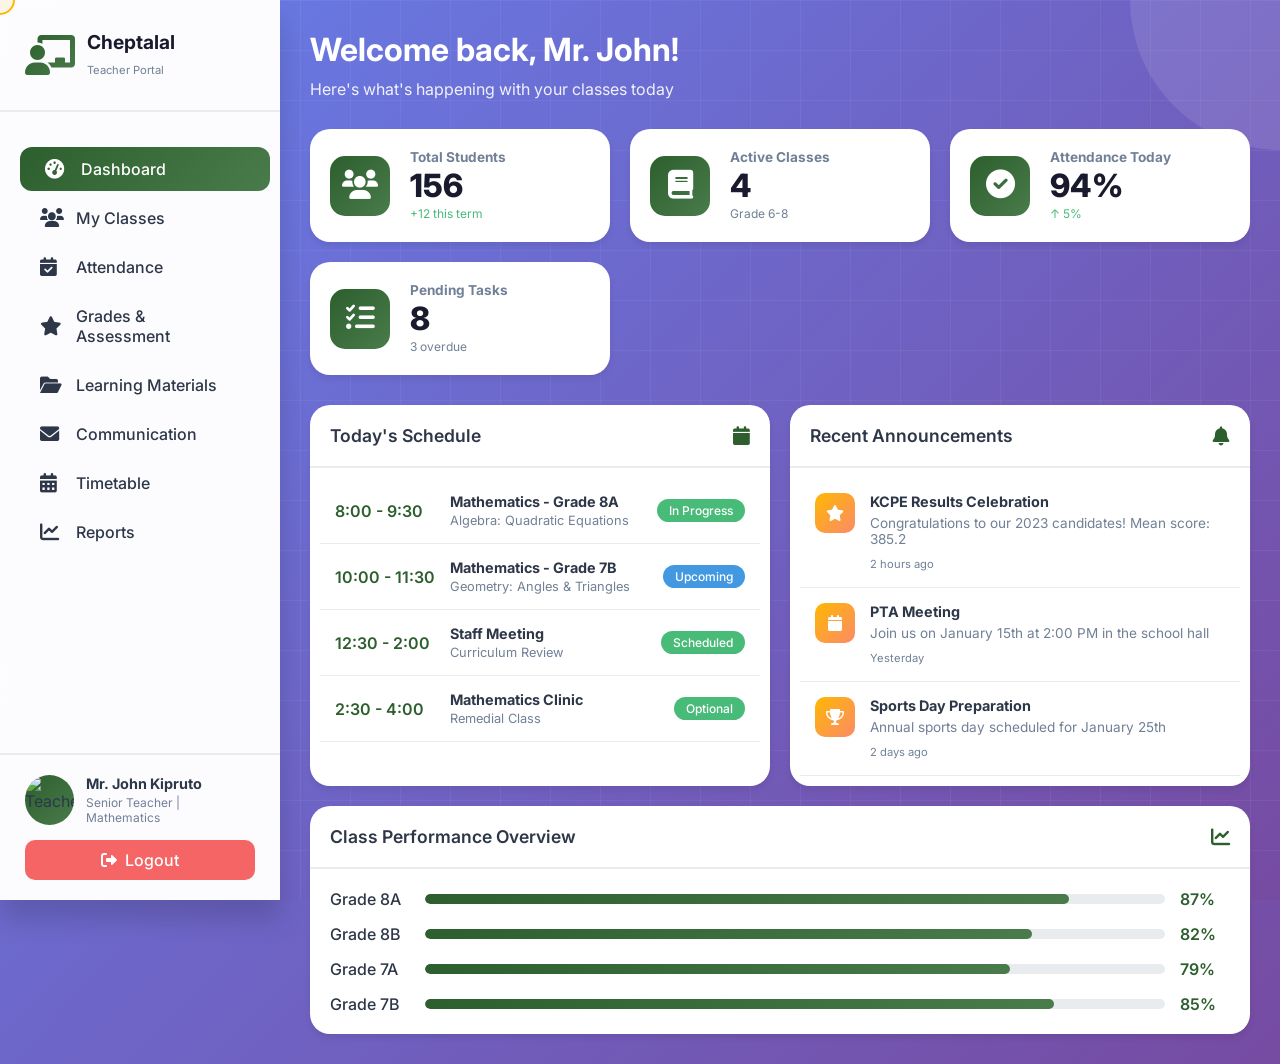
==== PORTALS/TEACHER/teacher.html @ c9865605 "Creating the school portals." ====
<!doctype html>
<html lang="en">
  <head>
    <meta charset="UTF-8" />
    <meta name="viewport" content="width=device-width, initial-scale=1.0" />
    <title>Teacher Portal | Cheptalal Primary School</title>
    <link
      href="https://fonts.googleapis.com/css2?family=Inter:wght@300;400;500;600;700;800;900&display=swap"
      rel="stylesheet"
    />
    <link
      rel="stylesheet"
      href="https://cdnjs.cloudflare.com/ajax/libs/font-awesome/6.0.0/css/all.min.css"
    />
    <link rel="stylesheet" href="teacher.css" />
  </head>
  <body>
    <!-- Animated Background -->
    <div class="bg-animation">
      <div class="bg-gradient"></div>
      <div class="bg-circles"></div>
      <div class="bg-grid"></div>
    </div>

    <!-- Custom Cursor -->
    <div class="custom-cursor"></div>

    <!-- Teacher Portal Container -->
    <div class="portal-container">
      <!-- Sidebar Navigation -->
      <aside class="sidebar">
        <div class="sidebar-header">
          <div class="school-logo">
            <i class="fas fa-chalkboard-user"></i>
            <span>Cheptalal<br /><small>Teacher Portal</small></span>
          </div>
        </div>

        <nav class="sidebar-nav">
          <a href="#" class="nav-item active" data-page="dashboard">
            <i class="fas fa-tachometer-alt"></i>
            <span>Dashboard</span>
          </a>
          <a href="#" class="nav-item" data-page="classes">
            <i class="fas fa-users"></i>
            <span>My Classes</span>
          </a>
          <a href="#" class="nav-item" data-page="attendance">
            <i class="fas fa-calendar-check"></i>
            <span>Attendance</span>
          </a>
          <a href="#" class="nav-item" data-page="grades">
            <i class="fas fa-star"></i>
            <span>Grades & Assessment</span>
          </a>
          <a href="#" class="nav-item" data-page="materials">
            <i class="fas fa-folder-open"></i>
            <span>Learning Materials</span>
          </a>
          <a href="#" class="nav-item" data-page="communication">
            <i class="fas fa-envelope"></i>
            <span>Communication</span>
          </a>
          <a href="#" class="nav-item" data-page="timetable">
            <i class="fas fa-calendar-alt"></i>
            <span>Timetable</span>
          </a>
          <a href="#" class="nav-item" data-page="reports">
            <i class="fas fa-chart-line"></i>
            <span>Reports</span>
          </a>
        </nav>

        <div class="sidebar-footer">
          <div class="teacher-info">
            <div class="teacher-avatar">
              <img
                src="https://ui-avatars.com/api/?background=2c5f2d&color=fff&bold=true&name=Mr.+John"
                alt="Teacher"
              />
            </div>
            <div class="teacher-details">
              <h4>Mr. John Kipruto</h4>
              <p>Senior Teacher | Mathematics</p>
            </div>
          </div>
          <a href="#" class="logout-btn" id="logoutBtn">
            <i class="fas fa-sign-out-alt"></i>
            <span>Logout</span>
          </a>
        </div>
      </aside>

      <!-- Main Content Area -->
      <main class="main-content">
        <!-- Dashboard Page -->
        <div class="page active" id="dashboard-page">
          <div class="page-header">
            <h1>Welcome back, Mr. John!</h1>
            <p>Here's what's happening with your classes today</p>
          </div>

          <!-- Stats Cards -->
          <div class="stats-grid">
            <div class="stat-card">
              <div class="stat-icon">
                <i class="fas fa-users"></i>
              </div>
              <div class="stat-info">
                <h3>Total Students</h3>
                <div class="stat-value">156</div>
                <span class="stat-change positive">+12 this term</span>
              </div>
            </div>
            <div class="stat-card">
              <div class="stat-icon">
                <i class="fas fa-book"></i>
              </div>
              <div class="stat-info">
                <h3>Active Classes</h3>
                <div class="stat-value">4</div>
                <span class="stat-change">Grade 6-8</span>
              </div>
            </div>
            <div class="stat-card">
              <div class="stat-icon">
                <i class="fas fa-check-circle"></i>
              </div>
              <div class="stat-info">
                <h3>Attendance Today</h3>
                <div class="stat-value">94%</div>
                <span class="stat-change positive">↑ 5%</span>
              </div>
            </div>
            <div class="stat-card">
              <div class="stat-icon">
                <i class="fas fa-tasks"></i>
              </div>
              <div class="stat-info">
                <h3>Pending Tasks</h3>
                <div class="stat-value">8</div>
                <span class="stat-change">3 overdue</span>
              </div>
            </div>
          </div>

          <!-- Recent Activities & Upcoming -->
          <div class="dashboard-grid">
            <div class="card">
              <div class="card-header">
                <h3>Today's Schedule</h3>
                <i class="fas fa-calendar"></i>
              </div>
              <div class="schedule-list">
                <div class="schedule-item">
                  <div class="schedule-time">8:00 - 9:30</div>
                  <div class="schedule-info">
                    <h4>Mathematics - Grade 8A</h4>
                    <p>Algebra: Quadratic Equations</p>
                  </div>
                  <span class="schedule-status">In Progress</span>
                </div>
                <div class="schedule-item">
                  <div class="schedule-time">10:00 - 11:30</div>
                  <div class="schedule-info">
                    <h4>Mathematics - Grade 7B</h4>
                    <p>Geometry: Angles & Triangles</p>
                  </div>
                  <span class="schedule-status upcoming">Upcoming</span>
                </div>
                <div class="schedule-item">
                  <div class="schedule-time">12:30 - 2:00</div>
                  <div class="schedule-info">
                    <h4>Staff Meeting</h4>
                    <p>Curriculum Review</p>
                  </div>
                  <span class="schedule-status">Scheduled</span>
                </div>
                <div class="schedule-item">
                  <div class="schedule-time">2:30 - 4:00</div>
                  <div class="schedule-info">
                    <h4>Mathematics Clinic</h4>
                    <p>Remedial Class</p>
                  </div>
                  <span class="schedule-status">Optional</span>
                </div>
              </div>
            </div>

            <div class="card">
              <div class="card-header">
                <h3>Recent Announcements</h3>
                <i class="fas fa-bell"></i>
              </div>
              <div class="announcement-list">
                <div class="announcement-item">
                  <div class="announcement-icon">
                    <i class="fas fa-star"></i>
                  </div>
                  <div class="announcement-content">
                    <h4>KCPE Results Celebration</h4>
                    <p>
                      Congratulations to our 2023 candidates! Mean score: 385.2
                    </p>
                    <span class="announcement-time">2 hours ago</span>
                  </div>
                </div>
                <div class="announcement-item">
                  <div class="announcement-icon">
                    <i class="fas fa-calendar"></i>
                  </div>
                  <div class="announcement-content">
                    <h4>PTA Meeting</h4>
                    <p>Join us on January 15th at 2:00 PM in the school hall</p>
                    <span class="announcement-time">Yesterday</span>
                  </div>
                </div>
                <div class="announcement-item">
                  <div class="announcement-icon">
                    <i class="fas fa-trophy"></i>
                  </div>
                  <div class="announcement-content">
                    <h4>Sports Day Preparation</h4>
                    <p>Annual sports day scheduled for January 25th</p>
                    <span class="announcement-time">2 days ago</span>
                  </div>
                </div>
              </div>
            </div>
          </div>

          <!-- Performance Overview -->
          <div class="card full-width">
            <div class="card-header">
              <h3>Class Performance Overview</h3>
              <i class="fas fa-chart-line"></i>
            </div>
            <div class="performance-chart">
              <div class="class-performance">
                <div class="class-item">
                  <span>Grade 8A</span>
                  <div class="progress-bar">
                    <div class="progress" style="width: 87%"></div>
                  </div>
                  <span class="score">87%</span>
                </div>
                <div class="class-item">
                  <span>Grade 8B</span>
                  <div class="progress-bar">
                    <div class="progress" style="width: 82%"></div>
                  </div>
                  <span class="score">82%</span>
                </div>
                <div class="class-item">
                  <span>Grade 7A</span>
                  <div class="progress-bar">
                    <div class="progress" style="width: 79%"></div>
                  </div>
                  <span class="score">79%</span>
                </div>
                <div class="class-item">
                  <span>Grade 7B</span>
                  <div class="progress-bar">
                    <div class="progress" style="width: 85%"></div>
                  </div>
                  <span class="score">85%</span>
                </div>
              </div>
            </div>
          </div>
        </div>

        <!-- Classes Page -->
        <div class="page" id="classes-page">
          <div class="page-header">
            <h1>My Classes</h1>
            <p>Manage your assigned classes and students</p>
          </div>

          <div class="classes-grid">
            <div class="class-card">
              <div class="class-header">
                <div class="class-grade">Grade 8A</div>
                <div class="class-students">42 Students</div>
              </div>
              <div class="class-body">
                <h3>Mathematics</h3>
                <p>Advanced Algebra, Geometry, and Statistics</p>
                <div class="class-stats">
                  <div class="stat">
                    <span>Avg. Score</span>
                    <strong>87%</strong>
                  </div>
                  <div class="stat">
                    <span>Attendance</span>
                    <strong>94%</strong>
                  </div>
                  <div class="stat">
                    <span>Assignments</span>
                    <strong>12/15</strong>
                  </div>
                </div>
              </div>
              <div class="class-footer">
                <button class="btn-view">View Class</button>
                <button class="btn-message">Message</button>
              </div>
            </div>

            <div class="class-card">
              <div class="class-header">
                <div class="class-grade">Grade 8B</div>
                <div class="class-students">38 Students</div>
              </div>
              <div class="class-body">
                <h3>Mathematics</h3>
                <p>Core Mathematics and Problem Solving</p>
                <div class="class-stats">
                  <div class="stat">
                    <span>Avg. Score</span>
                    <strong>82%</strong>
                  </div>
                  <div class="stat">
                    <span>Attendance</span>
                    <strong>91%</strong>
                  </div>
                  <div class="stat">
                    <span>Assignments</span>
                    <strong>10/15</strong>
                  </div>
                </div>
              </div>
              <div class="class-footer">
                <button class="btn-view">View Class</button>
                <button class="btn-message">Message</button>
              </div>
            </div>

            <div class="class-card">
              <div class="class-header">
                <div class="class-grade">Grade 7A</div>
                <div class="class-students">40 Students</div>
              </div>
              <div class="class-body">
                <h3>Mathematics</h3>
                <p>Fundamentals of Algebra and Geometry</p>
                <div class="class-stats">
                  <div class="stat">
                    <span>Avg. Score</span>
                    <strong>79%</strong>
                  </div>
                  <div class="stat">
                    <span>Attendance</span>
                    <strong>88%</strong>
                  </div>
                  <div class="stat">
                    <span>Assignments</span>
                    <strong>14/15</strong>
                  </div>
                </div>
              </div>
              <div class="class-footer">
                <button class="btn-view">View Class</button>
                <button class="btn-message">Message</button>
              </div>
            </div>

            <div class="class-card">
              <div class="class-header">
                <div class="class-grade">Grade 7B</div>
                <div class="class-students">36 Students</div>
              </div>
              <div class="class-body">
                <h3>Mathematics</h3>
                <p>Interactive Math and Practical Applications</p>
                <div class="class-stats">
                  <div class="stat">
                    <span>Avg. Score</span>
                    <strong>85%</strong>
                  </div>
                  <div class="stat">
                    <span>Attendance</span>
                    <strong>92%</strong>
                  </div>
                  <div class="stat">
                    <span>Assignments</span>
                    <strong>13/15</strong>
                  </div>
                </div>
              </div>
              <div class="class-footer">
                <button class="btn-view">View Class</button>
                <button class="btn-message">Message</button>
              </div>
            </div>
          </div>
        </div>

        <!-- Attendance Page -->
        <div class="page" id="attendance-page">
          <div class="page-header">
            <h1>Attendance Management</h1>
            <p>Mark and track student attendance</p>
          </div>

          <div class="attendance-controls">
            <div class="date-selector">
              <input type="date" value="2024-01-08" />
              <button class="btn-primary">
                <i class="fas fa-search"></i> Load Class
              </button>
            </div>
            <select class="class-select">
              <option>Grade 8A - Mathematics</option>
              <option>Grade 8B - Mathematics</option>
              <option>Grade 7A - Mathematics</option>
              <option>Grade 7B - Mathematics</option>
            </select>
          </div>

          <div class="attendance-table-container">
            <table class="attendance-table">
              <thead>
                <tr>
                  <th>Student Name</th>
                  <th>Admission No.</th>
                  <th>Status</th>
                  <th>Remarks</th>
                </tr>
              </thead>
              <tbody>
                <tr>
                  <td>
                    <div class="student-info">
                      <img
                        src="https://ui-avatars.com/api/?background=ffb703&color=fff&name=John+Doe"
                        alt="Student"
                      />
                      <span>John Mwangi</span>
                    </div>
                  </td>
                  <td>CHP-001</td>
                  <td>
                    <select class="status-select">
                      <option value="present">✓ Present</option>
                      <option value="absent">✗ Absent</option>
                      <option value="late">⏰ Late</option>
                      <option value="excused">📝 Excused</option>
                    </select>
                  </td>
                  <td>
                    <input
                      type="text"
                      placeholder="Add remarks..."
                      class="remarks-input"
                    />
                  </td>
                </tr>
                <tr>
                  <td>
                    <div class="student-info">
                      <img
                        src="https://ui-avatars.com/api/?background=ffb703&color=fff&name=Jane+Smith"
                        alt="Student"
                      />
                      <span>Jane Wanjiku</span>
                    </div>
                  </td>
                  <td>CHP-002</td>
                  <td>
                    <select class="status-select">
                      <option value="present">✓ Present</option>
                      <option value="absent">✗ Absent</option>
                      <option value="late">⏰ Late</option>
                      <option value="excused">📝 Excused</option>
                    </select>
                  </td>
                  <td>
                    <input
                      type="text"
                      placeholder="Add remarks..."
                      class="remarks-input"
                    />
                  </td>
                </tr>
                <tr>
                  <td>
                    <div class="student-info">
                      <img
                        src="https://ui-avatars.com/api/?background=ffb703&color=fff&name=Michael+Ochieng"
                        alt="Student"
                      />
                      <span>Michael Ochieng</span>
                    </div>
                  </td>
                  <td>CHP-003</td>
                  <td>
                    <select class="status-select">
                      <option value="present">✓ Present</option>
                      <option value="absent">✗ Absent</option>
                      <option value="late">⏰ Late</option>
                      <option value="excused">📝 Excused</option>
                    </select>
                  </td>
                  <td>
                    <input
                      type="text"
                      placeholder="Add remarks..."
                      class="remarks-input"
                    />
                  </td>
                </tr>
                <tr>
                  <td>
                    <div class="student-info">
                      <img
                        src="https://ui-avatars.com/api/?background=ffb703&color=fff&name=Mary+Akinyi"
                        alt="Student"
                      />
                      <span>Mary Akinyi</span>
                    </div>
                  </td>
                  <td>CHP-004</td>
                  <td>
                    <select class="status-select">
                      <option value="present">✓ Present</option>
                      <option value="absent">✗ Absent</option>
                      <option value="late">⏰ Late</option>
                      <option value="excused">📝 Excused</option>
                    </select>
                  </td>
                  <td>
                    <input
                      type="text"
                      placeholder="Add remarks..."
                      class="remarks-input"
                    />
                  </td>
                </tr>
              </tbody>
            </table>
          </div>

          <div class="attendance-summary">
            <div class="summary-card">
              <h4>Today's Summary</h4>
              <div class="summary-stats">
                <div class="summary-stat">
                  <span>Present</span>
                  <strong>42</strong>
                </div>
                <div class="summary-stat">
                  <span>Absent</span>
                  <strong>3</strong>
                </div>
                <div class="summary-stat">
                  <span>Late</span>
                  <strong>2</strong>
                </div>
                <div class="summary-stat">
                  <span>Excused</span>
                  <strong>1</strong>
                </div>
              </div>
            </div>
            <button class="btn-save-attendance">
              <i class="fas fa-save"></i> Save Attendance
            </button>
          </div>
        </div>

        <!-- Grades Page -->
        <div class="page" id="grades-page">
          <div class="page-header">
            <h1>Grades & Assessment</h1>
            <p>Record and manage student grades</p>
          </div>

          <div class="grades-controls">
            <select class="class-select">
              <option>Grade 8A - Mathematics</option>
              <option>Grade 8B - Mathematics</option>
              <option>Grade 7A - Mathematics</option>
              <option>Grade 7B - Mathematics</option>
            </select>
            <select class="assessment-select">
              <option>Term 1 - CAT 1</option>
              <option>Term 1 - Mid-term Exam</option>
              <option>Term 1 - CAT 2</option>
              <option>Term 1 - End-term Exam</option>
            </select>
            <button class="btn-primary">
              <i class="fas fa-plus"></i> New Assessment
            </button>
          </div>

          <div class="grades-table-container">
            <table class="grades-table">
              <thead>
                <tr>
                  <th>Student Name</th>
                  <th>Admission No.</th>
                  <th>Score</th>
                  <th>Grade</th>
                  <th>Remarks</th>
                </tr>
              </thead>
              <tbody>
                <tr>
                  <td>John Mwangi</td>
                  <td>CHP-001</td>
                  <td>
                    <input
                      type="number"
                      class="score-input"
                      value="85"
                      min="0"
                      max="100"
                    />
                  </td>
                  <td><span class="grade-badge A">A</span></td>
                  <td>
                    <input
                      type="text"
                      placeholder="Remarks..."
                      class="remarks-input"
                      value="Excellent work!"
                    />
                  </td>
                </tr>
                <tr>
                  <td>Jane Wanjiku</td>
                  <td>CHP-002</td>
                  <td>
                    <input
                      type="number"
                      class="score-input"
                      value="78"
                      min="0"
                      max="100"
                    />
                  </td>
                  <td><span class="grade-badge B+">B+</span></td>
                  <td>
                    <input
                      type="text"
                      placeholder="Remarks..."
                      class="remarks-input"
                      value="Good improvement"
                    />
                  </td>
                </tr>
                <tr>
                  <td>Michael Ochieng</td>
                  <td>CHP-003</td>
                  <td>
                    <input
                      type="number"
                      class="score-input"
                      value="92"
                      min="0"
                      max="100"
                    />
                  </td>
                  <td><span class="grade-badge A">A</span></td>
                  <td>
                    <input
                      type="text"
                      placeholder="Remarks..."
                      class="remarks-input"
                      value="Outstanding!"
                    />
                  </td>
                </tr>
                <tr>
                  <td>Mary Akinyi</td>
                  <td>CHP-004</td>
                  <td>
                    <input
                      type="number"
                      class="score-input"
                      value="67"
                      min="0"
                      max="100"
                    />
                  </td>
                  <td><span class="grade-badge B-">B-</span></td>
                  <td>
                    <input
                      type="text"
                      placeholder="Remarks..."
                      class="remarks-input"
                      value="Needs more practice"
                    />
                  </td>
                </tr>
              </tbody>
            </table>
          </div>

          <button class="btn-save-grades">
            <i class="fas fa-save"></i> Save Grades
          </button>
        </div>
      </main>
    </div>

    <script src="teacher.js"></script>
  </body>
</html>
---- PORTALS/TEACHER/teacher.css ----
/* ============================================= */
/* VARIABLES & RESET                             */
/* ============================================= */
:root {
  --primary: #2c5f2d;
  --primary-dark: #1e3a1e;
  --primary-light: #4a7c4b;
  --secondary: #ffb703;
  --accent: #fb8b67;
  --dark: #1a1a2e;
  --light: #ffffff;
  --gray: #f8f9fa;
  --gray-dark: #e9ecef;
  --text-dark: #2d3748;
  --text-light: #718096;
  --success: #48bb78;
  --danger: #f56565;
  --warning: #ed8936;
  --info: #4299e1;
  --shadow-sm: 0 2px 4px rgba(0, 0, 0, 0.05);
  --shadow-md: 0 4px 6px rgba(0, 0, 0, 0.07);
  --shadow-lg: 0 10px 15px rgba(0, 0, 0, 0.1);
  --shadow-xl: 0 20px 25px rgba(0, 0, 0, 0.15);
  --gradient-primary: linear-gradient(135deg, #2c5f2d 0%, #4a7c4b 100%);
  --gradient-secondary: linear-gradient(135deg, #ffb703 0%, #fb8b67 100%);
}

* {
  margin: 0;
  padding: 0;
  box-sizing: border-box;
}

body {
  font-family: "Inter", sans-serif;
  background: linear-gradient(135deg, #667eea 0%, #764ba2 100%);
  color: var(--text-dark);
  overflow-x: hidden;
  cursor: none;
}

@media (max-width: 768px) {
  body {
    cursor: auto;
  }
  .custom-cursor {
    display: none;
  }
}

/* Custom Cursor */
.custom-cursor {
  width: 30px;
  height: 30px;
  border: 2px solid var(--secondary);
  border-radius: 50%;
  position: fixed;
  pointer-events: none;
  z-index: 10000;
  transition: all 0.2s ease;
  transform: translate(-50%, -50%);
  background: rgba(255, 183, 3, 0.1);
}

/* Animated Background */
.bg-animation {
  position: fixed;
  top: 0;
  left: 0;
  width: 100%;
  height: 100%;
  z-index: -1;
  overflow: hidden;
}

.bg-gradient {
  position: absolute;
  width: 100%;
  height: 100%;
  background: linear-gradient(135deg, #667eea 0%, #764ba2 100%);
}

.bg-circles {
  position: absolute;
  width: 100%;
  height: 100%;
}

.bg-circles::before,
.bg-circles::after {
  content: "";
  position: absolute;
  border-radius: 50%;
  background: rgba(255, 255, 255, 0.1);
  animation: float 20s infinite;
}

.bg-circles::before {
  width: 300px;
  height: 300px;
  top: -150px;
  right: -150px;
}

.bg-circles::after {
  width: 500px;
  height: 500px;
  bottom: -250px;
  left: -250px;
  animation-delay: -5s;
}

.bg-grid {
  position: absolute;
  width: 100%;
  height: 100%;
  background-image:
    linear-gradient(rgba(255, 255, 255, 0.05) 1px, transparent 1px),
    linear-gradient(90deg, rgba(255, 255, 255, 0.05) 1px, transparent 1px);
  background-size: 50px 50px;
}

@keyframes float {
  0%,
  100% {
    transform: translate(0, 0) rotate(0deg);
  }
  50% {
    transform: translate(30px, 30px) rotate(180deg);
  }
}

/* Portal Container */
.portal-container {
  display: flex;
  min-height: 100vh;
  position: relative;
  z-index: 1;
}

/* Sidebar */
.sidebar {
  width: 280px;
  background: rgba(255, 255, 255, 0.98);
  backdrop-filter: blur(10px);
  box-shadow: var(--shadow-xl);
  display: flex;
  flex-direction: column;
  position: fixed;
  height: 100vh;
  z-index: 100;
  animation: slideInLeft 0.6s ease;
}

@keyframes slideInLeft {
  from {
    transform: translateX(-100%);
    opacity: 0;
  }
  to {
    transform: translateX(0);
    opacity: 1;
  }
}

.sidebar-header {
  padding: 30px 25px;
  border-bottom: 2px solid var(--gray-dark);
}

.school-logo {
  display: flex;
  align-items: center;
  gap: 12px;
}

.school-logo i {
  font-size: 2.5rem;
  background: var(--gradient-primary);
  -webkit-background-clip: text;
  background-clip: text;
  color: transparent;
}

.school-logo span {
  font-size: 1.2rem;
  font-weight: 700;
  color: var(--dark);
  line-height: 1.3;
}

.school-logo small {
  font-size: 0.7rem;
  font-weight: 400;
  color: var(--text-light);
}

.sidebar-nav {
  flex: 1;
  padding: 30px 0;
}

.nav-item {
  display: flex;
  align-items: center;
  gap: 12px;
  padding: 12px 25px;
  margin: 5px 15px;
  color: var(--text-dark);
  text-decoration: none;
  border-radius: 12px;
  transition: all 0.3s ease;
  position: relative;
  overflow: hidden;
}

.nav-item::before {
  content: "";
  position: absolute;
  top: 0;
  left: -100%;
  width: 100%;
  height: 100%;
  background: var(--gradient-primary);
  transition: left 0.3s ease;
  z-index: -1;
}

.nav-item:hover::before,
.nav-item.active::before {
  left: 0;
}

.nav-item i {
  width: 24px;
  font-size: 1.2rem;
}

.nav-item span {
  font-weight: 500;
}

.nav-item:hover,
.nav-item.active {
  color: white;
  transform: translateX(5px);
}

.sidebar-footer {
  padding: 20px 25px;
  border-top: 2px solid var(--gray-dark);
}

.teacher-info {
  display: flex;
  align-items: center;
  gap: 12px;
  margin-bottom: 15px;
}

.teacher-avatar {
  width: 50px;
  height: 50px;
  border-radius: 50%;
  overflow: hidden;
  background: var(--gradient-primary);
  display: flex;
  align-items: center;
  justify-content: center;
}

.teacher-avatar img {
  width: 100%;
  height: 100%;
  object-fit: cover;
}

.teacher-details h4 {
  font-size: 0.9rem;
  margin-bottom: 3px;
}

.teacher-details p {
  font-size: 0.75rem;
  color: var(--text-light);
}

.logout-btn {
  display: flex;
  align-items: center;
  justify-content: center;
  gap: 8px;
  padding: 10px;
  background: var(--danger);
  color: white;
  text-decoration: none;
  border-radius: 10px;
  transition: all 0.3s;
  font-weight: 500;
}

.logout-btn:hover {
  background: #e53e3e;
  transform: translateY(-2px);
}

/* Main Content */
.main-content {
  flex: 1;
  margin-left: 280px;
  padding: 30px;
  animation: fadeIn 0.6s ease;
}

@keyframes fadeIn {
  from {
    opacity: 0;
    transform: translateY(20px);
  }
  to {
    opacity: 1;
    transform: translateY(0);
  }
}

.page {
  display: none;
  animation: pageTransition 0.5s ease;
}

.page.active {
  display: block;
}

@keyframes pageTransition {
  from {
    opacity: 0;
    transform: translateX(20px);
  }
  to {
    opacity: 1;
    transform: translateX(0);
  }
}

.page-header {
  margin-bottom: 30px;
}

.page-header h1 {
  font-size: 2rem;
  color: white;
  margin-bottom: 10px;
}

.page-header p {
  color: rgba(255, 255, 255, 0.9);
  font-size: 1rem;
}

/* Stats Cards */
.stats-grid {
  display: grid;
  grid-template-columns: repeat(auto-fit, minmax(250px, 1fr));
  gap: 20px;
  margin-bottom: 30px;
}

.stat-card {
  background: white;
  border-radius: 20px;
  padding: 20px;
  display: flex;
  align-items: center;
  gap: 20px;
  transition: all 0.3s;
  box-shadow: var(--shadow-md);
}

.stat-card:hover {
  transform: translateY(-5px);
  box-shadow: var(--shadow-xl);
}

.stat-icon {
  width: 60px;
  height: 60px;
  background: var(--gradient-primary);
  border-radius: 15px;
  display: flex;
  align-items: center;
  justify-content: center;
  font-size: 1.8rem;
  color: white;
}

.stat-info h3 {
  font-size: 0.85rem;
  color: var(--text-light);
  margin-bottom: 5px;
}

.stat-value {
  font-size: 2rem;
  font-weight: 800;
  color: var(--dark);
  line-height: 1;
}

.stat-change {
  font-size: 0.75rem;
  color: var(--text-light);
}

.stat-change.positive {
  color: var(--success);
}

/* Dashboard Grid */
.dashboard-grid {
  display: grid;
  grid-template-columns: repeat(auto-fit, minmax(400px, 1fr));
  gap: 20px;
  margin-bottom: 20px;
}

.card {
  background: white;
  border-radius: 20px;
  overflow: hidden;
  box-shadow: var(--shadow-md);
  transition: all 0.3s;
}

.card:hover {
  transform: translateY(-3px);
  box-shadow: var(--shadow-lg);
}

.card-header {
  padding: 20px;
  border-bottom: 2px solid var(--gray-dark);
  display: flex;
  justify-content: space-between;
  align-items: center;
}

.card-header h3 {
  font-size: 1.1rem;
  font-weight: 600;
}

.card-header i {
  font-size: 1.2rem;
  color: var(--primary);
}

.card.full-width {
  grid-column: 1 / -1;
}

/* Schedule List */
.schedule-list {
  padding: 10px;
}

.schedule-item {
  display: flex;
  align-items: center;
  gap: 15px;
  padding: 15px;
  border-bottom: 1px solid var(--gray-dark);
  transition: all 0.3s;
}

.schedule-item:hover {
  background: var(--gray);
  transform: translateX(5px);
}

.schedule-time {
  min-width: 100px;
  font-weight: 600;
  color: var(--primary);
}

.schedule-info {
  flex: 1;
}

.schedule-info h4 {
  font-size: 0.9rem;
  margin-bottom: 3px;
}

.schedule-info p {
  font-size: 0.8rem;
  color: var(--text-light);
}

.schedule-status {
  padding: 4px 12px;
  background: var(--success);
  color: white;
  border-radius: 20px;
  font-size: 0.75rem;
  font-weight: 500;
}

.schedule-status.upcoming {
  background: var(--info);
}

/* Announcement List */
.announcement-list {
  padding: 10px;
}

.announcement-item {
  display: flex;
  gap: 15px;
  padding: 15px;
  border-bottom: 1px solid var(--gray-dark);
  transition: all 0.3s;
}

.announcement-item:hover {
  background: var(--gray);
}

.announcement-icon {
  width: 40px;
  height: 40px;
  background: var(--gradient-secondary);
  border-radius: 10px;
  display: flex;
  align-items: center;
  justify-content: center;
  color: white;
}

.announcement-content {
  flex: 1;
}

.announcement-content h4 {
  font-size: 0.9rem;
  margin-bottom: 5px;
}

.announcement-content p {
  font-size: 0.85rem;
  color: var(--text-light);
  margin-bottom: 5px;
}

.announcement-time {
  font-size: 0.7rem;
  color: var(--text-light);
}

/* Performance Chart */
.performance-chart {
  padding: 20px;
}

.class-performance {
  display: flex;
  flex-direction: column;
  gap: 15px;
}

.class-item {
  display: flex;
  align-items: center;
  gap: 15px;
}

.class-item span:first-child {
  width: 80px;
  font-weight: 500;
}

.progress-bar {
  flex: 1;
  height: 10px;
  background: var(--gray-dark);
  border-radius: 10px;
  overflow: hidden;
}

.progress {
  height: 100%;
  background: var(--gradient-primary);
  border-radius: 10px;
  animation: progressAnimation 1s ease-out;
}

@keyframes progressAnimation {
  from {
    width: 0;
  }
}

.score {
  width: 50px;
  font-weight: 600;
  color: var(--primary);
}

/* Classes Grid */
.classes-grid {
  display: grid;
  grid-template-columns: repeat(auto-fit, minmax(350px, 1fr));
  gap: 25px;
}

.class-card {
  background: white;
  border-radius: 20px;
  overflow: hidden;
  transition: all 0.3s;
  box-shadow: var(--shadow-md);
}

.class-card:hover {
  transform: translateY(-10px);
  box-shadow: var(--shadow-xl);
}

.class-header {
  background: var(--gradient-primary);
  padding: 20px;
  color: white;
  display: flex;
  justify-content: space-between;
  align-items: center;
}

.class-grade {
  font-size: 1.3rem;
  font-weight: 700;
}

.class-students {
  font-size: 0.85rem;
  opacity: 0.9;
}

.class-body {
  padding: 20px;
}

.class-body h3 {
  font-size: 1.2rem;
  margin-bottom: 10px;
}

.class-body p {
  color: var(--text-light);
  margin-bottom: 20px;
}

.class-stats {
  display: flex;
  gap: 20px;
}

.class-stats .stat {
  flex: 1;
  text-align: center;
}

.class-stats .stat span {
  display: block;
  font-size: 0.75rem;
  color: var(--text-light);
  margin-bottom: 5px;
}

.class-stats .stat strong {
  font-size: 1.2rem;
  color: var(--primary);
}

.class-footer {
  padding: 15px 20px;
  border-top: 1px solid var(--gray-dark);
  display: flex;
  gap: 10px;
}

.btn-view,
.btn-message {
  flex: 1;
  padding: 8px;
  border: none;
  border-radius: 10px;
  cursor: pointer;
  font-weight: 500;
  transition: all 0.3s;
}

.btn-view {
  background: var(--gradient-primary);
  color: white;
}

.btn-view:hover {
  transform: translateY(-2px);
  box-shadow: var(--shadow-md);
}

.btn-message {
  background: var(--gray-dark);
  color: var(--text-dark);
}

.btn-message:hover {
  background: var(--secondary);
  color: white;
}

/* Attendance Controls */
.attendance-controls {
  display: flex;
  gap: 15px;
  margin-bottom: 25px;
  flex-wrap: wrap;
}

.date-selector {
  display: flex;
  gap: 10px;
}

.date-selector input {
  padding: 10px 15px;
  border: none;
  border-radius: 10px;
  font-family: inherit;
}

.class-select,
.assessment-select {
  padding: 10px 15px;
  border: none;
  border-radius: 10px;
  font-family: inherit;
  background: white;
  cursor: pointer;
}

.btn-primary {
  padding: 10px 20px;
  background: var(--gradient-primary);
  color: white;
  border: none;
  border-radius: 10px;
  cursor: pointer;
  font-weight: 500;
  transition: all 0.3s;
}

.btn-primary:hover {
  transform: translateY(-2px);
  box-shadow: var(--shadow-md);
}

/* Tables */
.attendance-table-container,
.grades-table-container {
  background: white;
  border-radius: 20px;
  overflow-x: auto;
  box-shadow: var(--shadow-md);
  margin-bottom: 20px;
}

.attendance-table,
.grades-table {
  width: 100%;
  border-collapse: collapse;
}

.attendance-table th,
.grades-table th {
  padding: 15px;
  text-align: left;
  background: var(--gray);
  font-weight: 600;
  color: var(--text-dark);
}

.attendance-table td,
.grades-table td {
  padding: 15px;
  border-bottom: 1px solid var(--gray-dark);
}

.student-info {
  display: flex;
  align-items: center;
  gap: 10px;
}

.student-info img {
  width: 35px;
  height: 35px;
  border-radius: 50%;
}

.status-select {
  padding: 6px 10px;
  border: 1px solid var(--gray-dark);
  border-radius: 8px;
  cursor: pointer;
  font-family: inherit;
}

.remarks-input,
.score-input {
  width: 100%;
  padding: 8px;
  border: 1px solid var(--gray-dark);
  border-radius: 8px;
  font-family: inherit;
}

.score-input {
  width: 80px;
  text-align: center;
}

.grade-badge {
  display: inline-block;
  padding: 4px 10px;
  border-radius: 20px;
  font-weight: 600;
  font-size: 0.85rem;
}

.grade-badge.A {
  background: #48bb78;
  color: white;
}
.grade-badge.B\+ {
  background: #4299e1;
  color: white;
}
.grade-badge.B- {
  background: #ed8936;
  color: white;
}

/* Attendance Summary */
.attendance-summary {
  display: flex;
  justify-content: space-between;
  align-items: center;
  gap: 20px;
  flex-wrap: wrap;
}

.summary-card {
  background: white;
  border-radius: 20px;
  padding: 20px;
  flex: 1;
}

.summary-card h4 {
  margin-bottom: 15px;
}

.summary-stats {
  display: flex;
  gap: 20px;
  flex-wrap: wrap;
}

.summary-stat {
  text-align: center;
}

.summary-stat span {
  display: block;
  font-size: 0.8rem;
  color: var(--text-light);
}

.summary-stat strong {
  font-size: 1.5rem;
  color: var(--primary);
}

.btn-save-attendance,
.btn-save-grades {
  padding: 12px 30px;
  background: var(--gradient-primary);
  color: white;
  border: none;
  border-radius: 10px;
  cursor: pointer;
  font-weight: 600;
  transition: all 0.3s;
}

.btn-save-attendance:hover,
.btn-save-grades:hover {
  transform: translateY(-2px);
  box-shadow: var(--shadow-lg);
}

/* Responsive */
@media (max-width: 1024px) {
  .sidebar {
    width: 250px;
  }

  .main-content {
    margin-left: 250px;
  }
}

@media (max-width: 768px) {
  .sidebar {
    transform: translateX(-100%);
    transition: transform 0.3s;
  }

  .sidebar.active {
    transform: translateX(0);
  }

  .main-content {
    margin-left: 0;
    padding: 20px;
  }

  .dashboard-grid {
    grid-template-columns: 1fr;
  }

  .classes-grid {
    grid-template-columns: 1fr;
  }

  .stats-grid {
    grid-template-columns: 1fr;
  }

  .attendance-controls {
    flex-direction: column;
  }

  .date-selector {
    flex-direction: column;
  }
}

/* Animations */
@keyframes slideUp {
  from {
    transform: translateY(20px);
    opacity: 0;
  }
  to {
    transform: translateY(0);
    opacity: 1;
  }
}

.stat-card,
.card,
.class-card {
  animation: slideUp 0.5s ease forwards;
}

.stat-card:nth-child(1) {
  animation-delay: 0s;
}
.stat-card:nth-child(2) {
  animation-delay: 0.1s;
}
.stat-card:nth-child(3) {
  animation-delay: 0.2s;
}
.stat-card:nth-child(4) {
  animation-delay: 0.3s;
}
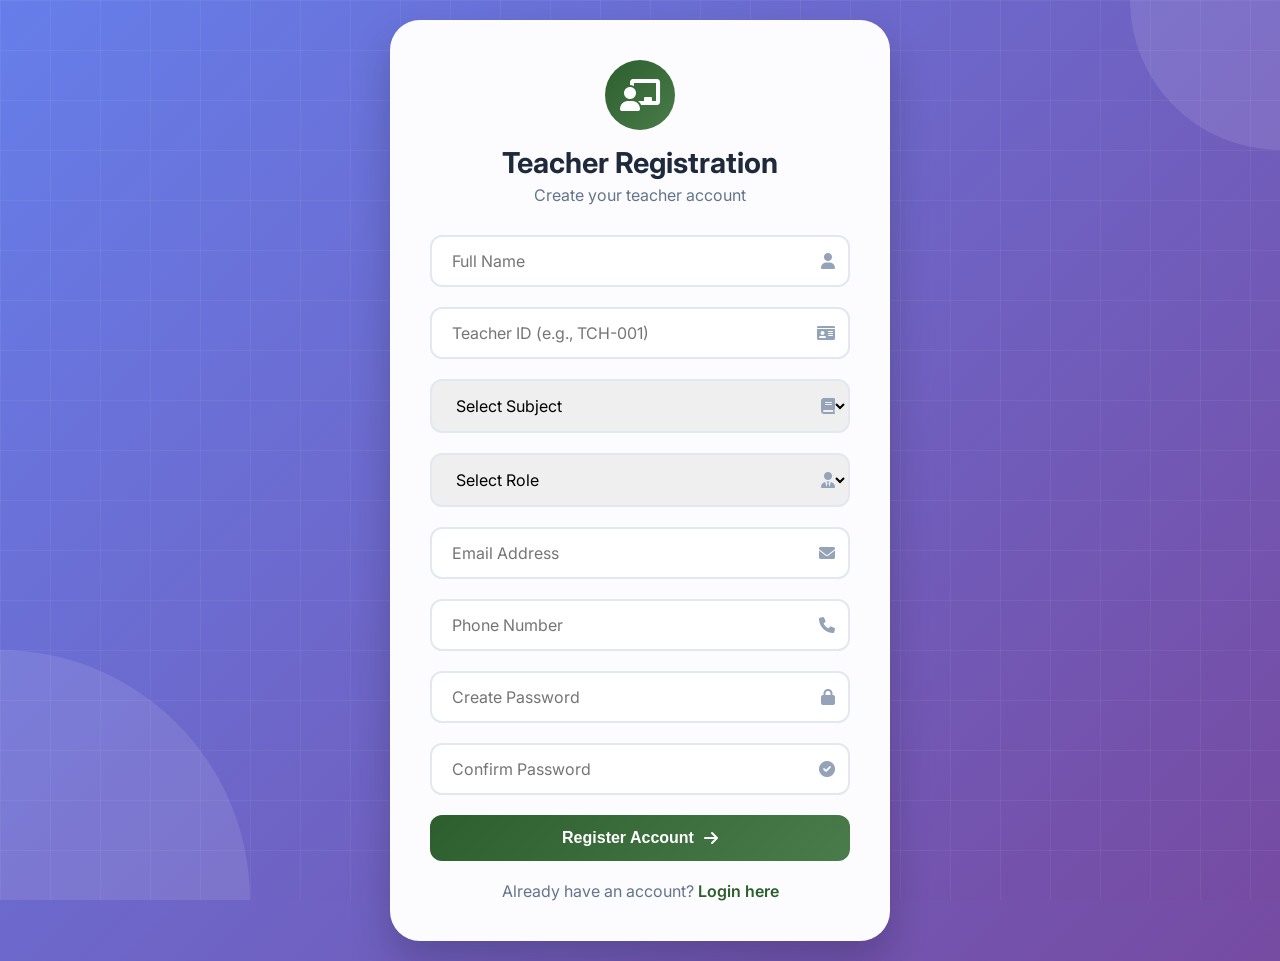
==== commit a2451061: "trying to link" ====
--- a/PORTALS/TEACHER/teacher.html
+++ b/PORTALS/TEACHER/teacher.html
@@ -13,6 +13,530 @@
       href="https://cdnjs.cloudflare.com/ajax/libs/font-awesome/6.0.0/css/all.min.css"
     />
     <link rel="stylesheet" href="teacher.css" />
+    <style>
+      /* Registration & Login Styles */
+      .auth-section {
+        min-height: 100vh;
+        display: flex;
+        align-items: center;
+        justify-content: center;
+        padding: 20px;
+        position: relative;
+        z-index: 10;
+      }
+
+      .auth-card {
+        background: rgba(255, 255, 255, 0.98);
+        backdrop-filter: blur(10px);
+        border-radius: 30px;
+        padding: 40px;
+        max-width: 500px;
+        width: 100%;
+        box-shadow: 0 20px 40px rgba(0, 0, 0, 0.2);
+        animation: slideUp 0.6s ease;
+      }
+
+      .auth-header {
+        text-align: center;
+        margin-bottom: 30px;
+      }
+
+      .auth-icon {
+        width: 70px;
+        height: 70px;
+        background: linear-gradient(135deg, #2c5f2d 0%, #4a7c4b 100%);
+        border-radius: 50%;
+        display: flex;
+        align-items: center;
+        justify-content: center;
+        margin: 0 auto 15px;
+        font-size: 2rem;
+        color: white;
+        animation: pulse 2s infinite;
+      }
+
+      @keyframes pulse {
+        0%,
+        100% {
+          transform: scale(1);
+        }
+        50% {
+          transform: scale(1.05);
+        }
+      }
+
+      .auth-header h2 {
+        font-size: 1.8rem;
+        color: #1e293b;
+        margin-bottom: 5px;
+      }
+
+      .auth-header p {
+        color: #64748b;
+      }
+
+      .form-group {
+        margin-bottom: 20px;
+        position: relative;
+      }
+
+      .form-group input,
+      .form-group select,
+      .form-group textarea {
+        width: 100%;
+        padding: 14px 45px 14px 20px;
+        border: 2px solid #e2e8f0;
+        border-radius: 12px;
+        font-size: 1rem;
+        font-family: "Inter", sans-serif;
+        transition: all 0.3s;
+      }
+
+      .form-group input:focus,
+      .form-group select:focus,
+      .form-group textarea:focus {
+        outline: none;
+        border-color: #2c5f2d;
+        box-shadow: 0 0 0 3px rgba(44, 95, 45, 0.1);
+      }
+
+      .form-icon {
+        position: absolute;
+        right: 15px;
+        top: 50%;
+        transform: translateY(-50%);
+        color: #94a3b8;
+      }
+
+      textarea ~ .form-icon {
+        top: 20px;
+        transform: none;
+      }
+
+      .auth-btn {
+        width: 100%;
+        padding: 14px;
+        background: linear-gradient(135deg, #2c5f2d 0%, #4a7c4b 100%);
+        color: white;
+        border: none;
+        border-radius: 12px;
+        font-size: 1rem;
+        font-weight: 600;
+        cursor: pointer;
+        display: flex;
+        align-items: center;
+        justify-content: center;
+        gap: 10px;
+        transition: all 0.3s;
+      }
+
+      .auth-btn:hover {
+        transform: translateY(-2px);
+        box-shadow: 0 10px 25px rgba(44, 95, 45, 0.3);
+      }
+
+      .auth-link {
+        text-align: center;
+        margin-top: 20px;
+        color: #64748b;
+      }
+
+      .auth-link a {
+        color: #2c5f2d;
+        text-decoration: none;
+        font-weight: 600;
+      }
+
+      .auth-link a:hover {
+        text-decoration: underline;
+      }
+
+      .hidden {
+        display: none !important;
+      }
+
+      .portal-container {
+        display: none;
+      }
+
+      .portal-container.active {
+        display: flex;
+      }
+
+      @keyframes slideUp {
+        from {
+          opacity: 0;
+          transform: translateY(30px);
+        }
+        to {
+          opacity: 1;
+          transform: translateY(0);
+        }
+      }
+
+      .shake {
+        animation: shake 0.5s ease-in-out;
+      }
+
+      @keyframes shake {
+        0%,
+        100% {
+          transform: translateX(0);
+        }
+        25% {
+          transform: translateX(-10px);
+        }
+        75% {
+          transform: translateX(10px);
+        }
+      }
+
+      .toast {
+        position: fixed;
+        bottom: 30px;
+        right: 30px;
+        background: white;
+        padding: 15px 25px;
+        border-radius: 12px;
+        display: flex;
+        align-items: center;
+        gap: 12px;
+        box-shadow: 0 10px 30px rgba(0, 0, 0, 0.2);
+        z-index: 10000;
+        transform: translateX(400px);
+        transition: transform 0.3s ease;
+        font-family: "Inter", sans-serif;
+        font-size: 0.9rem;
+        font-weight: 500;
+      }
+
+      .toast.show {
+        transform: translateX(0);
+      }
+      .toast-success {
+        border-left: 4px solid #10b981;
+      }
+      .toast-success i {
+        color: #10b981;
+      }
+      .toast-error {
+        border-left: 4px solid #ef4444;
+      }
+      .toast-error i {
+        color: #ef4444;
+      }
+      .toast-info {
+        border-left: 4px solid #3b82f6;
+      }
+      .toast-info i {
+        color: #3b82f6;
+      }
+
+      /* Modal Styles */
+      .modal {
+        position: fixed;
+        top: 0;
+        left: 0;
+        width: 100%;
+        height: 100%;
+        background: rgba(0, 0, 0, 0.5);
+        display: flex;
+        align-items: center;
+        justify-content: center;
+        z-index: 1000;
+      }
+
+      .modal.hidden {
+        display: none;
+      }
+
+      .modal-content {
+        background: white;
+        border-radius: 20px;
+        max-width: 500px;
+        width: 90%;
+        animation: modalSlideIn 0.3s ease;
+      }
+
+      @keyframes modalSlideIn {
+        from {
+          opacity: 0;
+          transform: translateY(-50px);
+        }
+        to {
+          opacity: 1;
+          transform: translateY(0);
+        }
+      }
+
+      .modal-header {
+        padding: 20px;
+        border-bottom: 1px solid #e2e8f0;
+        display: flex;
+        justify-content: space-between;
+        align-items: center;
+      }
+
+      .modal-header h3 {
+        font-size: 1.2rem;
+      }
+
+      .modal-close {
+        background: none;
+        border: none;
+        font-size: 1.5rem;
+        cursor: pointer;
+        color: #94a3b8;
+      }
+
+      .modal-body {
+        padding: 20px;
+      }
+
+      .modal-footer {
+        padding: 20px;
+        border-top: 1px solid #e2e8f0;
+        display: flex;
+        gap: 10px;
+        justify-content: flex-end;
+      }
+
+      .btn-cancel,
+      .btn-confirm {
+        padding: 10px 20px;
+        border-radius: 8px;
+        cursor: pointer;
+        font-weight: 500;
+        transition: all 0.3s;
+      }
+
+      .btn-cancel {
+        background: #e2e8f0;
+        border: none;
+        color: #1e293b;
+      }
+
+      .btn-confirm {
+        background: linear-gradient(135deg, #2c5f2d 0%, #4a7c4b 100%);
+        border: none;
+        color: white;
+      }
+
+      .btn-cancel:hover,
+      .btn-confirm:hover {
+        transform: translateY(-2px);
+      }
+
+      /* Empty State Styles */
+      .empty-state {
+        text-align: center;
+        padding: 60px 20px;
+        background: white;
+        border-radius: 20px;
+      }
+
+      .empty-state i {
+        font-size: 3rem;
+        color: #cbd5e1;
+        margin-bottom: 15px;
+      }
+
+      .empty-state p {
+        color: #64748b;
+      }
+
+      /* Material Card Styles */
+      .material-card,
+      .timetable-card,
+      .announcement-card {
+        background: white;
+        border-radius: 15px;
+        padding: 20px;
+        margin-bottom: 15px;
+        display: flex;
+        justify-content: space-between;
+        align-items: center;
+        transition: all 0.3s;
+        box-shadow: 0 2px 4px rgba(0, 0, 0, 0.05);
+      }
+
+      .material-card:hover,
+      .timetable-card:hover,
+      .announcement-card:hover {
+        transform: translateY(-2px);
+        box-shadow: 0 10px 20px rgba(0, 0, 0, 0.1);
+      }
+
+      .material-icon {
+        width: 50px;
+        height: 50px;
+        background: #f1f5f9;
+        border-radius: 12px;
+        display: flex;
+        align-items: center;
+        justify-content: center;
+        font-size: 1.5rem;
+        color: #2c5f2d;
+      }
+
+      .material-info,
+      .timetable-preview {
+        flex: 1;
+        margin-left: 15px;
+      }
+
+      .material-info h4,
+      .timetable-header h4,
+      .announcement-header h4 {
+        font-size: 1rem;
+        margin-bottom: 5px;
+      }
+
+      .material-info p,
+      .timetable-preview p {
+        font-size: 0.85rem;
+        color: #64748b;
+        margin-bottom: 5px;
+      }
+
+      .material-info span,
+      .timetable-header span {
+        font-size: 0.7rem;
+        color: #94a3b8;
+      }
+
+      .material-actions,
+      .timetable-actions {
+        display: flex;
+        gap: 10px;
+      }
+
+      .btn-download,
+      .btn-delete {
+        padding: 8px 15px;
+        border-radius: 8px;
+        cursor: pointer;
+        font-size: 0.8rem;
+        transition: all 0.3s;
+      }
+
+      .btn-download {
+        background: #f1f5f9;
+        border: none;
+        color: #2c5f2d;
+      }
+
+      .btn-delete {
+        background: #fee2e2;
+        border: none;
+        color: #ef4444;
+      }
+
+      .btn-download:hover,
+      .btn-delete:hover {
+        transform: translateY(-2px);
+      }
+
+      .announcement-header {
+        display: flex;
+        align-items: center;
+        gap: 12px;
+      }
+
+      .announcement-header i {
+        font-size: 1.2rem;
+        color: #ffb703;
+      }
+
+      .announcement-body {
+        flex: 1;
+        margin-left: 42px;
+      }
+
+      .announcement-body p {
+        margin: 5px 0;
+        font-size: 0.85rem;
+        color: #475569;
+      }
+
+      .report-summary {
+        background: white;
+        border-radius: 20px;
+        padding: 25px;
+      }
+
+      .report-stats {
+        display: grid;
+        grid-template-columns: repeat(auto-fit, minmax(200px, 1fr));
+        gap: 15px;
+        margin: 20px 0;
+      }
+
+      .report-stat {
+        background: #f8fafc;
+        padding: 15px;
+        border-radius: 12px;
+        text-align: center;
+      }
+
+      .report-stat strong {
+        display: block;
+        font-size: 0.8rem;
+        color: #64748b;
+        margin-bottom: 5px;
+      }
+
+      .report-stat span {
+        font-size: 1.3rem;
+        font-weight: 700;
+        color: #2c5f2d;
+      }
+
+      .report-table-container {
+        overflow-x: auto;
+        margin: 20px 0;
+      }
+
+      .report-table {
+        width: 100%;
+        border-collapse: collapse;
+      }
+
+      .report-table th,
+      .report-table td {
+        padding: 12px;
+        text-align: left;
+        border-bottom: 1px solid #e2e8f0;
+      }
+
+      .report-table th {
+        background: #f8fafc;
+        font-weight: 600;
+      }
+
+      @media (max-width: 768px) {
+        .toast {
+          bottom: 20px;
+          right: 20px;
+          left: 20px;
+          transform: translateY(100px);
+        }
+        .toast.show {
+          transform: translateY(0);
+        }
+
+        .material-card,
+        .timetable-card {
+          flex-direction: column;
+          text-align: center;
+        }
+
+        .material-actions,
+        .timetable-actions {
+          margin-top: 15px;
+        }
+      }
+    </style>
   </head>
   <body>
     <!-- Animated Background -->
@@ -22,11 +546,148 @@
       <div class="bg-grid"></div>
     </div>
 
-    <!-- Custom Cursor -->
-    <div class="custom-cursor"></div>
+    <!-- Registration Section -->
+    <div id="registration-section" class="auth-section">
+      <div class="auth-card">
+        <div class="auth-header">
+          <div class="auth-icon">
+            <i class="fas fa-chalkboard-user"></i>
+          </div>
+          <h2>Teacher Registration</h2>
+          <p>Create your teacher account</p>
+        </div>
+        <form id="teacher-registration-form">
+          <div class="form-group">
+            <input
+              type="text"
+              id="reg-fullname"
+              placeholder="Full Name"
+              required
+            />
+            <i class="fas fa-user form-icon"></i>
+          </div>
+          <div class="form-group">
+            <input
+              type="text"
+              id="reg-teacher-id"
+              placeholder="Teacher ID (e.g., TCH-001)"
+              required
+            />
+            <i class="fas fa-id-card form-icon"></i>
+          </div>
+          <div class="form-group">
+            <select id="reg-subject" required>
+              <option value="">Select Subject</option>
+              <option>Mathematics</option>
+              <option>English</option>
+              <option>Science</option>
+              <option>Kiswahili</option>
+              <option>Social Studies</option>
+              <option>CRE</option>
+            </select>
+            <i class="fas fa-book form-icon"></i>
+          </div>
+          <div class="form-group">
+            <select id="reg-role" required>
+              <option value="">Select Role</option>
+              <option>Senior Teacher</option>
+              <option>Class Teacher</option>
+              <option>Subject Teacher</option>
+              <option>Assistant Teacher</option>
+            </select>
+            <i class="fas fa-user-tie form-icon"></i>
+          </div>
+          <div class="form-group">
+            <input
+              type="email"
+              id="reg-email"
+              placeholder="Email Address"
+              required
+            />
+            <i class="fas fa-envelope form-icon"></i>
+          </div>
+          <div class="form-group">
+            <input
+              type="tel"
+              id="reg-phone"
+              placeholder="Phone Number"
+              required
+            />
+            <i class="fas fa-phone form-icon"></i>
+          </div>
+          <div class="form-group">
+            <input
+              type="password"
+              id="reg-password"
+              placeholder="Create Password"
+              required
+            />
+            <i class="fas fa-lock form-icon"></i>
+          </div>
+          <div class="form-group">
+            <input
+              type="password"
+              id="reg-confirm-password"
+              placeholder="Confirm Password"
+              required
+            />
+            <i class="fas fa-check-circle form-icon"></i>
+          </div>
+          <button type="submit" class="auth-btn">
+            <span>Register Account</span>
+            <i class="fas fa-arrow-right"></i>
+          </button>
+        </form>
+        <div class="auth-link">
+          Already have an account?
+          <a href="#" id="switch-to-login">Login here</a>
+        </div>
+      </div>
+    </div>
+
+    <!-- Login Section -->
+    <div id="login-section" class="auth-section hidden">
+      <div class="auth-card">
+        <div class="auth-header">
+          <div class="auth-icon">
+            <i class="fas fa-chalkboard-user"></i>
+          </div>
+          <h2>Teacher Login</h2>
+          <p>Welcome back to your portal</p>
+        </div>
+        <form id="teacher-login-form">
+          <div class="form-group">
+            <input
+              type="text"
+              id="login-teacher-id"
+              placeholder="Teacher ID"
+              required
+            />
+            <i class="fas fa-id-card form-icon"></i>
+          </div>
+          <div class="form-group">
+            <input
+              type="password"
+              id="login-password"
+              placeholder="Password"
+              required
+            />
+            <i class="fas fa-lock form-icon"></i>
+          </div>
+          <button type="submit" class="auth-btn">
+            <span>Login to Portal</span>
+            <i class="fas fa-arrow-right"></i>
+          </button>
+        </form>
+        <div class="auth-link">
+          Don't have an account?
+          <a href="#" id="switch-to-register">Register here</a>
+        </div>
+      </div>
+    </div>
 
     <!-- Teacher Portal Container -->
-    <div class="portal-container">
+    <div id="portal-container" class="portal-container">
       <!-- Sidebar Navigation -->
       <aside class="sidebar">
         <div class="sidebar-header">
@@ -52,6 +713,10 @@
           <a href="#" class="nav-item" data-page="grades">
             <i class="fas fa-star"></i>
             <span>Grades & Assessment</span>
+          </a>
+          <a href="#" class="nav-item" data-page="assignments">
+            <i class="fas fa-tasks"></i>
+            <span>Assignments</span>
           </a>
           <a href="#" class="nav-item" data-page="materials">
             <i class="fas fa-folder-open"></i>
@@ -75,19 +740,20 @@
           <div class="teacher-info">
             <div class="teacher-avatar">
               <img
-                src="https://ui-avatars.com/api/?background=2c5f2d&color=fff&bold=true&name=Mr.+John"
+                id="teacher-avatar"
+                src="https://ui-avatars.com/api/?background=2c5f2d&color=fff&bold=true&name=Teacher"
                 alt="Teacher"
               />
             </div>
             <div class="teacher-details">
-              <h4>Mr. John Kipruto</h4>
-              <p>Senior Teacher | Mathematics</p>
+              <h4 id="teacher-name">Teacher Name</h4>
+              <p id="teacher-role">Subject | Role</p>
             </div>
           </div>
-          <a href="#" class="logout-btn" id="logoutBtn">
+          <button class="logout-btn" id="logoutBtn">
             <i class="fas fa-sign-out-alt"></i>
             <span>Logout</span>
-          </a>
+          </button>
         </div>
       </aside>
 
@@ -96,175 +762,41 @@
         <!-- Dashboard Page -->
         <div class="page active" id="dashboard-page">
           <div class="page-header">
-            <h1>Welcome back, Mr. John!</h1>
+            <h1 id="dashboard-welcome">Welcome back, Teacher!</h1>
             <p>Here's what's happening with your classes today</p>
           </div>
 
-          <!-- Stats Cards -->
           <div class="stats-grid">
             <div class="stat-card">
-              <div class="stat-icon">
-                <i class="fas fa-users"></i>
-              </div>
+              <div class="stat-icon"><i class="fas fa-users"></i></div>
               <div class="stat-info">
                 <h3>Total Students</h3>
-                <div class="stat-value">156</div>
-                <span class="stat-change positive">+12 this term</span>
+                <div class="stat-value" id="total-students">0</div>
+                <span class="stat-change">Across all classes</span>
               </div>
             </div>
             <div class="stat-card">
-              <div class="stat-icon">
-                <i class="fas fa-book"></i>
-              </div>
+              <div class="stat-icon"><i class="fas fa-book"></i></div>
               <div class="stat-info">
                 <h3>Active Classes</h3>
-                <div class="stat-value">4</div>
-                <span class="stat-change">Grade 6-8</span>
+                <div class="stat-value" id="active-classes">0</div>
+                <span class="stat-change">Assigned to you</span>
               </div>
             </div>
             <div class="stat-card">
-              <div class="stat-icon">
-                <i class="fas fa-check-circle"></i>
-              </div>
+              <div class="stat-icon"><i class="fas fa-check-circle"></i></div>
               <div class="stat-info">
                 <h3>Attendance Today</h3>
-                <div class="stat-value">94%</div>
-                <span class="stat-change positive">↑ 5%</span>
+                <div class="stat-value" id="attendance-today">--%</div>
+                <span class="stat-change">Average rate</span>
               </div>
             </div>
             <div class="stat-card">
-              <div class="stat-icon">
-                <i class="fas fa-tasks"></i>
-              </div>
+              <div class="stat-icon"><i class="fas fa-tasks"></i></div>
               <div class="stat-info">
                 <h3>Pending Tasks</h3>
-                <div class="stat-value">8</div>
-                <span class="stat-change">3 overdue</span>
-              </div>
-            </div>
-          </div>
-
-          <!-- Recent Activities & Upcoming -->
-          <div class="dashboard-grid">
-            <div class="card">
-              <div class="card-header">
-                <h3>Today's Schedule</h3>
-                <i class="fas fa-calendar"></i>
-              </div>
-              <div class="schedule-list">
-                <div class="schedule-item">
-                  <div class="schedule-time">8:00 - 9:30</div>
-                  <div class="schedule-info">
-                    <h4>Mathematics - Grade 8A</h4>
-                    <p>Algebra: Quadratic Equations</p>
-                  </div>
-                  <span class="schedule-status">In Progress</span>
-                </div>
-                <div class="schedule-item">
-                  <div class="schedule-time">10:00 - 11:30</div>
-                  <div class="schedule-info">
-                    <h4>Mathematics - Grade 7B</h4>
-                    <p>Geometry: Angles & Triangles</p>
-                  </div>
-                  <span class="schedule-status upcoming">Upcoming</span>
-                </div>
-                <div class="schedule-item">
-                  <div class="schedule-time">12:30 - 2:00</div>
-                  <div class="schedule-info">
-                    <h4>Staff Meeting</h4>
-                    <p>Curriculum Review</p>
-                  </div>
-                  <span class="schedule-status">Scheduled</span>
-                </div>
-                <div class="schedule-item">
-                  <div class="schedule-time">2:30 - 4:00</div>
-                  <div class="schedule-info">
-                    <h4>Mathematics Clinic</h4>
-                    <p>Remedial Class</p>
-                  </div>
-                  <span class="schedule-status">Optional</span>
-                </div>
-              </div>
-            </div>
-
-            <div class="card">
-              <div class="card-header">
-                <h3>Recent Announcements</h3>
-                <i class="fas fa-bell"></i>
-              </div>
-              <div class="announcement-list">
-                <div class="announcement-item">
-                  <div class="announcement-icon">
-                    <i class="fas fa-star"></i>
-                  </div>
-                  <div class="announcement-content">
-                    <h4>KCPE Results Celebration</h4>
-                    <p>
-                      Congratulations to our 2023 candidates! Mean score: 385.2
-                    </p>
-                    <span class="announcement-time">2 hours ago</span>
-                  </div>
-                </div>
-                <div class="announcement-item">
-                  <div class="announcement-icon">
-                    <i class="fas fa-calendar"></i>
-                  </div>
-                  <div class="announcement-content">
-                    <h4>PTA Meeting</h4>
-                    <p>Join us on January 15th at 2:00 PM in the school hall</p>
-                    <span class="announcement-time">Yesterday</span>
-                  </div>
-                </div>
-                <div class="announcement-item">
-                  <div class="announcement-icon">
-                    <i class="fas fa-trophy"></i>
-                  </div>
-                  <div class="announcement-content">
-                    <h4>Sports Day Preparation</h4>
-                    <p>Annual sports day scheduled for January 25th</p>
-                    <span class="announcement-time">2 days ago</span>
-                  </div>
-                </div>
-              </div>
-            </div>
-          </div>
-
-          <!-- Performance Overview -->
-          <div class="card full-width">
-            <div class="card-header">
-              <h3>Class Performance Overview</h3>
-              <i class="fas fa-chart-line"></i>
-            </div>
-            <div class="performance-chart">
-              <div class="class-performance">
-                <div class="class-item">
-                  <span>Grade 8A</span>
-                  <div class="progress-bar">
-                    <div class="progress" style="width: 87%"></div>
-                  </div>
-                  <span class="score">87%</span>
-                </div>
-                <div class="class-item">
-                  <span>Grade 8B</span>
-                  <div class="progress-bar">
-                    <div class="progress" style="width: 82%"></div>
-                  </div>
-                  <span class="score">82%</span>
-                </div>
-                <div class="class-item">
-                  <span>Grade 7A</span>
-                  <div class="progress-bar">
-                    <div class="progress" style="width: 79%"></div>
-                  </div>
-                  <span class="score">79%</span>
-                </div>
-                <div class="class-item">
-                  <span>Grade 7B</span>
-                  <div class="progress-bar">
-                    <div class="progress" style="width: 85%"></div>
-                  </div>
-                  <span class="score">85%</span>
-                </div>
+                <div class="stat-value" id="pending-tasks">0</div>
+                <span class="stat-change">Awaiting action</span>
               </div>
             </div>
           </div>
@@ -275,125 +807,11 @@
           <div class="page-header">
             <h1>My Classes</h1>
             <p>Manage your assigned classes and students</p>
-          </div>
-
-          <div class="classes-grid">
-            <div class="class-card">
-              <div class="class-header">
-                <div class="class-grade">Grade 8A</div>
-                <div class="class-students">42 Students</div>
-              </div>
-              <div class="class-body">
-                <h3>Mathematics</h3>
-                <p>Advanced Algebra, Geometry, and Statistics</p>
-                <div class="class-stats">
-                  <div class="stat">
-                    <span>Avg. Score</span>
-                    <strong>87%</strong>
-                  </div>
-                  <div class="stat">
-                    <span>Attendance</span>
-                    <strong>94%</strong>
-                  </div>
-                  <div class="stat">
-                    <span>Assignments</span>
-                    <strong>12/15</strong>
-                  </div>
-                </div>
-              </div>
-              <div class="class-footer">
-                <button class="btn-view">View Class</button>
-                <button class="btn-message">Message</button>
-              </div>
-            </div>
-
-            <div class="class-card">
-              <div class="class-header">
-                <div class="class-grade">Grade 8B</div>
-                <div class="class-students">38 Students</div>
-              </div>
-              <div class="class-body">
-                <h3>Mathematics</h3>
-                <p>Core Mathematics and Problem Solving</p>
-                <div class="class-stats">
-                  <div class="stat">
-                    <span>Avg. Score</span>
-                    <strong>82%</strong>
-                  </div>
-                  <div class="stat">
-                    <span>Attendance</span>
-                    <strong>91%</strong>
-                  </div>
-                  <div class="stat">
-                    <span>Assignments</span>
-                    <strong>10/15</strong>
-                  </div>
-                </div>
-              </div>
-              <div class="class-footer">
-                <button class="btn-view">View Class</button>
-                <button class="btn-message">Message</button>
-              </div>
-            </div>
-
-            <div class="class-card">
-              <div class="class-header">
-                <div class="class-grade">Grade 7A</div>
-                <div class="class-students">40 Students</div>
-              </div>
-              <div class="class-body">
-                <h3>Mathematics</h3>
-                <p>Fundamentals of Algebra and Geometry</p>
-                <div class="class-stats">
-                  <div class="stat">
-                    <span>Avg. Score</span>
-                    <strong>79%</strong>
-                  </div>
-                  <div class="stat">
-                    <span>Attendance</span>
-                    <strong>88%</strong>
-                  </div>
-                  <div class="stat">
-                    <span>Assignments</span>
-                    <strong>14/15</strong>
-                  </div>
-                </div>
-              </div>
-              <div class="class-footer">
-                <button class="btn-view">View Class</button>
-                <button class="btn-message">Message</button>
-              </div>
-            </div>
-
-            <div class="class-card">
-              <div class="class-header">
-                <div class="class-grade">Grade 7B</div>
-                <div class="class-students">36 Students</div>
-              </div>
-              <div class="class-body">
-                <h3>Mathematics</h3>
-                <p>Interactive Math and Practical Applications</p>
-                <div class="class-stats">
-                  <div class="stat">
-                    <span>Avg. Score</span>
-                    <strong>85%</strong>
-                  </div>
-                  <div class="stat">
-                    <span>Attendance</span>
-                    <strong>92%</strong>
-                  </div>
-                  <div class="stat">
-                    <span>Assignments</span>
-                    <strong>13/15</strong>
-                  </div>
-                </div>
-              </div>
-              <div class="class-footer">
-                <button class="btn-view">View Class</button>
-                <button class="btn-message">Message</button>
-              </div>
-            </div>
-          </div>
+            <button class="btn-primary" id="add-class-btn">
+              <i class="fas fa-plus"></i> Add New Class
+            </button>
+          </div>
+          <div id="classes-container" class="classes-grid"></div>
         </div>
 
         <!-- Attendance Page -->
@@ -402,171 +820,7 @@
             <h1>Attendance Management</h1>
             <p>Mark and track student attendance</p>
           </div>
-
-          <div class="attendance-controls">
-            <div class="date-selector">
-              <input type="date" value="2024-01-08" />
-              <button class="btn-primary">
-                <i class="fas fa-search"></i> Load Class
-              </button>
-            </div>
-            <select class="class-select">
-              <option>Grade 8A - Mathematics</option>
-              <option>Grade 8B - Mathematics</option>
-              <option>Grade 7A - Mathematics</option>
-              <option>Grade 7B - Mathematics</option>
-            </select>
-          </div>
-
-          <div class="attendance-table-container">
-            <table class="attendance-table">
-              <thead>
-                <tr>
-                  <th>Student Name</th>
-                  <th>Admission No.</th>
-                  <th>Status</th>
-                  <th>Remarks</th>
-                </tr>
-              </thead>
-              <tbody>
-                <tr>
-                  <td>
-                    <div class="student-info">
-                      <img
-                        src="https://ui-avatars.com/api/?background=ffb703&color=fff&name=John+Doe"
-                        alt="Student"
-                      />
-                      <span>John Mwangi</span>
-                    </div>
-                  </td>
-                  <td>CHP-001</td>
-                  <td>
-                    <select class="status-select">
-                      <option value="present">✓ Present</option>
-                      <option value="absent">✗ Absent</option>
-                      <option value="late">⏰ Late</option>
-                      <option value="excused">📝 Excused</option>
-                    </select>
-                  </td>
-                  <td>
-                    <input
-                      type="text"
-                      placeholder="Add remarks..."
-                      class="remarks-input"
-                    />
-                  </td>
-                </tr>
-                <tr>
-                  <td>
-                    <div class="student-info">
-                      <img
-                        src="https://ui-avatars.com/api/?background=ffb703&color=fff&name=Jane+Smith"
-                        alt="Student"
-                      />
-                      <span>Jane Wanjiku</span>
-                    </div>
-                  </td>
-                  <td>CHP-002</td>
-                  <td>
-                    <select class="status-select">
-                      <option value="present">✓ Present</option>
-                      <option value="absent">✗ Absent</option>
-                      <option value="late">⏰ Late</option>
-                      <option value="excused">📝 Excused</option>
-                    </select>
-                  </td>
-                  <td>
-                    <input
-                      type="text"
-                      placeholder="Add remarks..."
-                      class="remarks-input"
-                    />
-                  </td>
-                </tr>
-                <tr>
-                  <td>
-                    <div class="student-info">
-                      <img
-                        src="https://ui-avatars.com/api/?background=ffb703&color=fff&name=Michael+Ochieng"
-                        alt="Student"
-                      />
-                      <span>Michael Ochieng</span>
-                    </div>
-                  </td>
-                  <td>CHP-003</td>
-                  <td>
-                    <select class="status-select">
-                      <option value="present">✓ Present</option>
-                      <option value="absent">✗ Absent</option>
-                      <option value="late">⏰ Late</option>
-                      <option value="excused">📝 Excused</option>
-                    </select>
-                  </td>
-                  <td>
-                    <input
-                      type="text"
-                      placeholder="Add remarks..."
-                      class="remarks-input"
-                    />
-                  </td>
-                </tr>
-                <tr>
-                  <td>
-                    <div class="student-info">
-                      <img
-                        src="https://ui-avatars.com/api/?background=ffb703&color=fff&name=Mary+Akinyi"
-                        alt="Student"
-                      />
-                      <span>Mary Akinyi</span>
-                    </div>
-                  </td>
-                  <td>CHP-004</td>
-                  <td>
-                    <select class="status-select">
-                      <option value="present">✓ Present</option>
-                      <option value="absent">✗ Absent</option>
-                      <option value="late">⏰ Late</option>
-                      <option value="excused">📝 Excused</option>
-                    </select>
-                  </td>
-                  <td>
-                    <input
-                      type="text"
-                      placeholder="Add remarks..."
-                      class="remarks-input"
-                    />
-                  </td>
-                </tr>
-              </tbody>
-            </table>
-          </div>
-
-          <div class="attendance-summary">
-            <div class="summary-card">
-              <h4>Today's Summary</h4>
-              <div class="summary-stats">
-                <div class="summary-stat">
-                  <span>Present</span>
-                  <strong>42</strong>
-                </div>
-                <div class="summary-stat">
-                  <span>Absent</span>
-                  <strong>3</strong>
-                </div>
-                <div class="summary-stat">
-                  <span>Late</span>
-                  <strong>2</strong>
-                </div>
-                <div class="summary-stat">
-                  <span>Excused</span>
-                  <strong>1</strong>
-                </div>
-              </div>
-            </div>
-            <button class="btn-save-attendance">
-              <i class="fas fa-save"></i> Save Attendance
-            </button>
-          </div>
+          <div id="attendance-container"></div>
         </div>
 
         <!-- Grades Page -->
@@ -574,135 +828,233 @@
           <div class="page-header">
             <h1>Grades & Assessment</h1>
             <p>Record and manage student grades</p>
-          </div>
-
-          <div class="grades-controls">
-            <select class="class-select">
-              <option>Grade 8A - Mathematics</option>
-              <option>Grade 8B - Mathematics</option>
-              <option>Grade 7A - Mathematics</option>
-              <option>Grade 7B - Mathematics</option>
-            </select>
-            <select class="assessment-select">
-              <option>Term 1 - CAT 1</option>
-              <option>Term 1 - Mid-term Exam</option>
-              <option>Term 1 - CAT 2</option>
-              <option>Term 1 - End-term Exam</option>
-            </select>
-            <button class="btn-primary">
+            <button class="btn-primary" id="new-assessment-btn">
               <i class="fas fa-plus"></i> New Assessment
             </button>
           </div>
-
-          <div class="grades-table-container">
-            <table class="grades-table">
-              <thead>
-                <tr>
-                  <th>Student Name</th>
-                  <th>Admission No.</th>
-                  <th>Score</th>
-                  <th>Grade</th>
-                  <th>Remarks</th>
-                </tr>
-              </thead>
-              <tbody>
-                <tr>
-                  <td>John Mwangi</td>
-                  <td>CHP-001</td>
-                  <td>
-                    <input
-                      type="number"
-                      class="score-input"
-                      value="85"
-                      min="0"
-                      max="100"
-                    />
-                  </td>
-                  <td><span class="grade-badge A">A</span></td>
-                  <td>
-                    <input
-                      type="text"
-                      placeholder="Remarks..."
-                      class="remarks-input"
-                      value="Excellent work!"
-                    />
-                  </td>
-                </tr>
-                <tr>
-                  <td>Jane Wanjiku</td>
-                  <td>CHP-002</td>
-                  <td>
-                    <input
-                      type="number"
-                      class="score-input"
-                      value="78"
-                      min="0"
-                      max="100"
-                    />
-                  </td>
-                  <td><span class="grade-badge B+">B+</span></td>
-                  <td>
-                    <input
-                      type="text"
-                      placeholder="Remarks..."
-                      class="remarks-input"
-                      value="Good improvement"
-                    />
-                  </td>
-                </tr>
-                <tr>
-                  <td>Michael Ochieng</td>
-                  <td>CHP-003</td>
-                  <td>
-                    <input
-                      type="number"
-                      class="score-input"
-                      value="92"
-                      min="0"
-                      max="100"
-                    />
-                  </td>
-                  <td><span class="grade-badge A">A</span></td>
-                  <td>
-                    <input
-                      type="text"
-                      placeholder="Remarks..."
-                      class="remarks-input"
-                      value="Outstanding!"
-                    />
-                  </td>
-                </tr>
-                <tr>
-                  <td>Mary Akinyi</td>
-                  <td>CHP-004</td>
-                  <td>
-                    <input
-                      type="number"
-                      class="score-input"
-                      value="67"
-                      min="0"
-                      max="100"
-                    />
-                  </td>
-                  <td><span class="grade-badge B-">B-</span></td>
-                  <td>
-                    <input
-                      type="text"
-                      placeholder="Remarks..."
-                      class="remarks-input"
-                      value="Needs more practice"
-                    />
-                  </td>
-                </tr>
-              </tbody>
-            </table>
-          </div>
-
-          <button class="btn-save-grades">
-            <i class="fas fa-save"></i> Save Grades
+          <div id="grades-container"></div>
+        </div>
+
+        <!-- Assignments Page -->
+        <div class="page" id="assignments-page">
+          <div class="page-header">
+            <h1>Assignments</h1>
+            <p>Create and manage assignments for students</p>
+            <button class="btn-primary" id="new-assignment-btn">
+              <i class="fas fa-plus"></i> Create Assignment
+            </button>
+          </div>
+          <div id="assignments-container"></div>
+        </div>
+
+        <!-- Learning Materials Page -->
+        <div class="page" id="materials-page">
+          <div class="page-header">
+            <h1>Learning Materials</h1>
+            <p>Upload and manage learning resources</p>
+            <button class="btn-primary" id="upload-material-btn">
+              <i class="fas fa-upload"></i> Upload Material
+            </button>
+          </div>
+          <div id="materials-container"></div>
+        </div>
+
+        <!-- Communication Page -->
+        <div class="page" id="communication-page">
+          <div class="page-header">
+            <h1>Communication</h1>
+            <p>Send announcements and messages to students</p>
+            <button class="btn-primary" id="send-announcement-btn">
+              <i class="fas fa-bullhorn"></i> Send Announcement
+            </button>
+          </div>
+          <div id="announcements-list"></div>
+        </div>
+
+        <!-- Timetable Page -->
+        <div class="page" id="timetable-page">
+          <div class="page-header">
+            <h1>Class Timetable</h1>
+            <p>Upload and manage class schedules</p>
+            <button class="btn-primary" id="upload-timetable-btn">
+              <i class="fas fa-upload"></i> Upload Timetable
+            </button>
+          </div>
+          <div id="timetable-container"></div>
+        </div>
+
+        <!-- Reports Page -->
+        <div class="page" id="reports-page">
+          <div class="page-header">
+            <h1>Student Reports</h1>
+            <p>Generate and download student performance reports</p>
+          </div>
+          <div id="reports-container"></div>
+        </div>
+      </main>
+    </div>
+
+    <!-- Modals -->
+    <div id="assignment-modal" class="modal hidden">
+      <div class="modal-content">
+        <div class="modal-header">
+          <h3>Create New Assignment</h3>
+          <button class="modal-close">&times;</button>
+        </div>
+        <div class="modal-body">
+          <div class="form-group">
+            <select id="assignment-class" required>
+              <option value="">Select Class</option>
+              <option>Grade 8A</option>
+              <option>Grade 8B</option>
+              <option>Grade 7A</option>
+              <option>Grade 7B</option>
+            </select>
+          </div>
+          <div class="form-group">
+            <input
+              type="text"
+              id="assignment-title"
+              placeholder="Assignment Title"
+              required
+            />
+          </div>
+          <div class="form-group">
+            <textarea
+              id="assignment-description"
+              rows="4"
+              placeholder="Assignment Description"
+            ></textarea>
+          </div>
+          <div class="form-group">
+            <input type="date" id="assignment-due-date" required />
+          </div>
+        </div>
+        <div class="modal-footer">
+          <button class="btn-cancel">Cancel</button>
+          <button class="btn-confirm" id="save-assignment">
+            Create Assignment
           </button>
         </div>
-      </main>
+      </div>
+    </div>
+
+    <div id="announcement-modal" class="modal hidden">
+      <div class="modal-content">
+        <div class="modal-header">
+          <h3>Send Announcement</h3>
+          <button class="modal-close">&times;</button>
+        </div>
+        <div class="modal-body">
+          <div class="form-group">
+            <select id="announcement-class">
+              <option value="all">All Classes</option>
+              <option>Grade 8A</option>
+              <option>Grade 8B</option>
+              <option>Grade 7A</option>
+              <option>Grade 7B</option>
+            </select>
+          </div>
+          <div class="form-group">
+            <input
+              type="text"
+              id="announcement-title"
+              placeholder="Announcement Title"
+              required
+            />
+          </div>
+          <div class="form-group">
+            <textarea
+              id="announcement-message"
+              rows="4"
+              placeholder="Announcement Message"
+              required
+            ></textarea>
+          </div>
+        </div>
+        <div class="modal-footer">
+          <button class="btn-cancel">Cancel</button>
+          <button class="btn-confirm" id="send-announcement">
+            Send Announcement
+          </button>
+        </div>
+      </div>
+    </div>
+
+    <div id="add-class-modal" class="modal hidden">
+      <div class="modal-content">
+        <div class="modal-header">
+          <h3>Add New Class</h3>
+          <button class="modal-close">&times;</button>
+        </div>
+        <div class="modal-body">
+          <div class="form-group">
+            <input
+              type="text"
+              id="new-class-name"
+              placeholder="Class Name (e.g., Grade 8A)"
+              required
+            />
+          </div>
+          <div class="form-group">
+            <input
+              type="number"
+              id="new-class-students"
+              placeholder="Number of Students"
+              required
+            />
+          </div>
+          <div class="form-group">
+            <textarea
+              id="new-class-description"
+              rows="3"
+              placeholder="Class Description"
+            ></textarea>
+          </div>
+        </div>
+        <div class="modal-footer">
+          <button class="btn-cancel">Cancel</button>
+          <button class="btn-confirm" id="save-new-class">Add Class</button>
+        </div>
+      </div>
+    </div>
+
+    <div id="new-assessment-modal" class="modal hidden">
+      <div class="modal-content">
+        <div class="modal-header">
+          <h3>Create New Assessment</h3>
+          <button class="modal-close">&times;</button>
+        </div>
+        <div class="modal-body">
+          <div class="form-group">
+            <select id="assessment-class-select" required>
+              <option value="">Select Class</option>
+            </select>
+          </div>
+          <div class="form-group">
+            <input
+              type="text"
+              id="assessment-name"
+              placeholder="Assessment Name (e.g., Term 1 CAT 1)"
+              required
+            />
+          </div>
+          <div class="form-group">
+            <input
+              type="number"
+              id="assessment-max-score"
+              placeholder="Maximum Score"
+              required
+            />
+          </div>
+        </div>
+        <div class="modal-footer">
+          <button class="btn-cancel">Cancel</button>
+          <button class="btn-confirm" id="create-assessment">
+            Create Assessment
+          </button>
+        </div>
+      </div>
     </div>
 
     <script src="teacher.js"></script>
